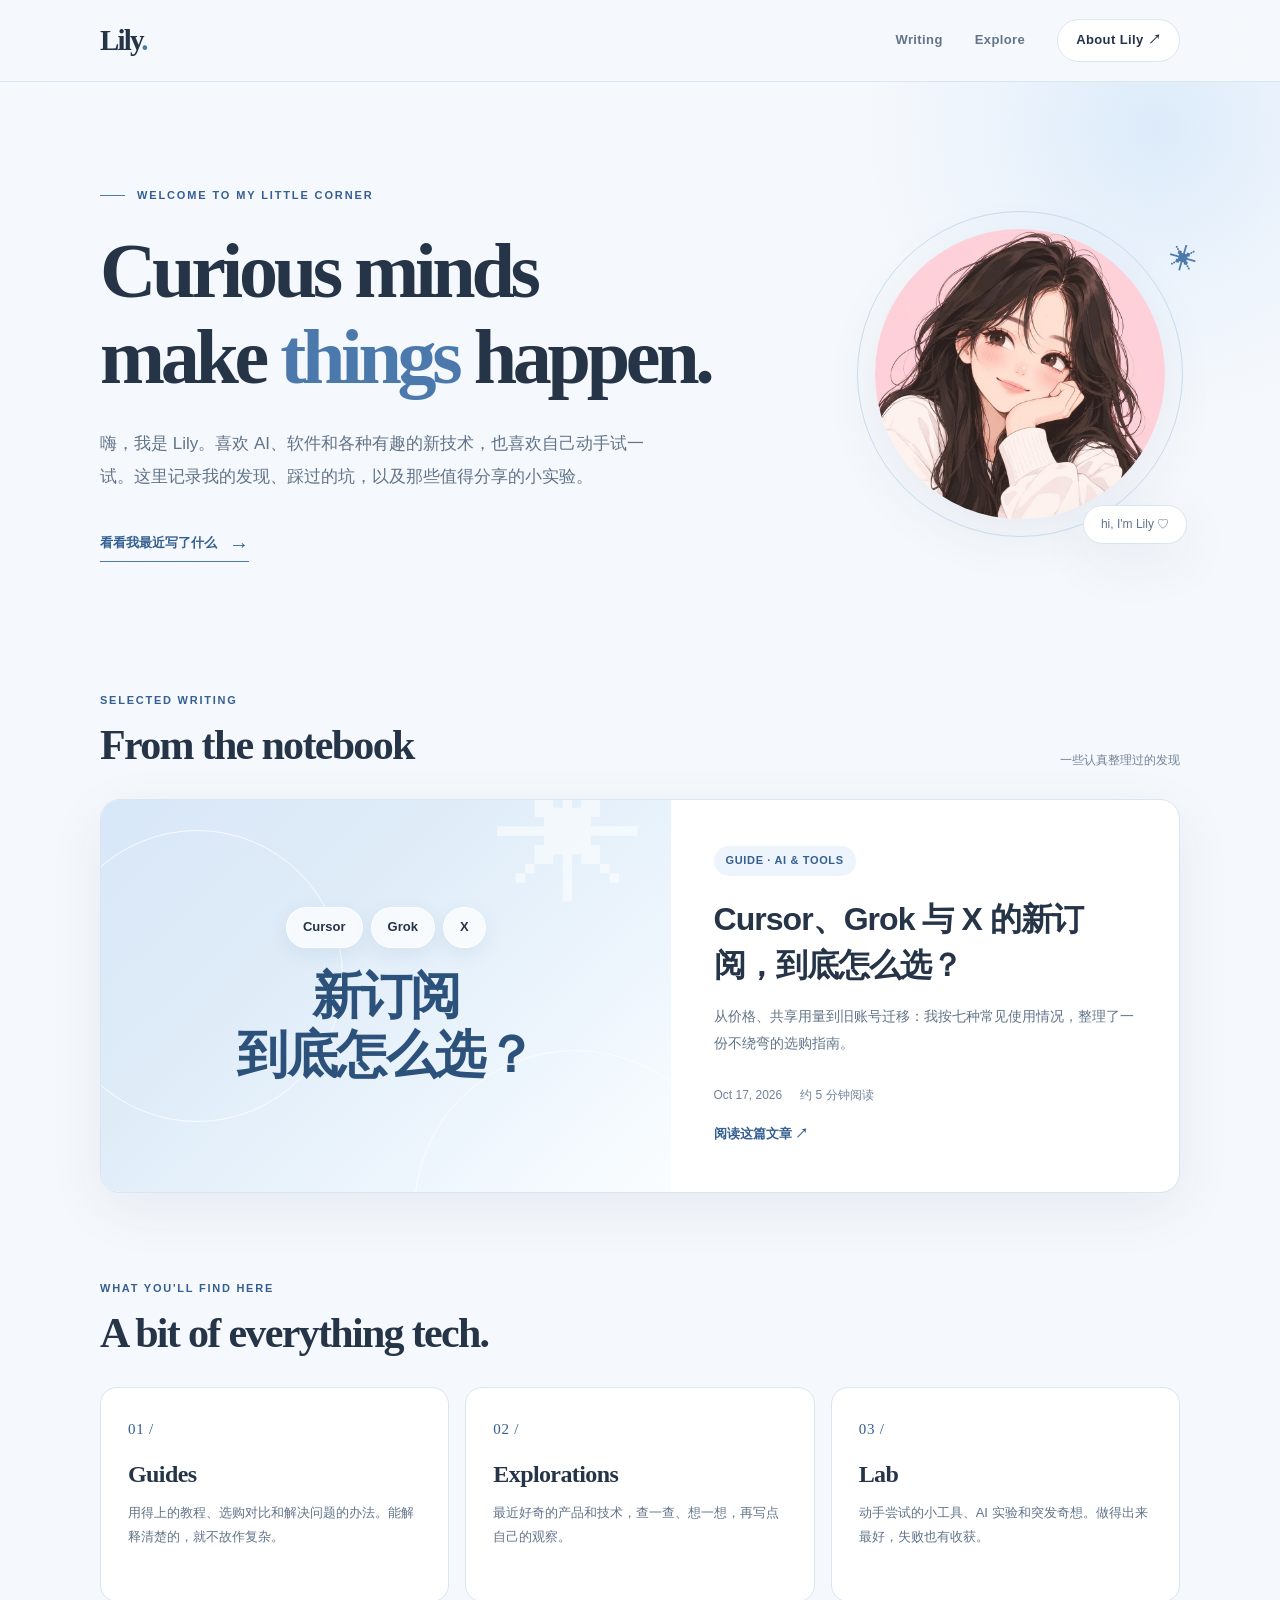
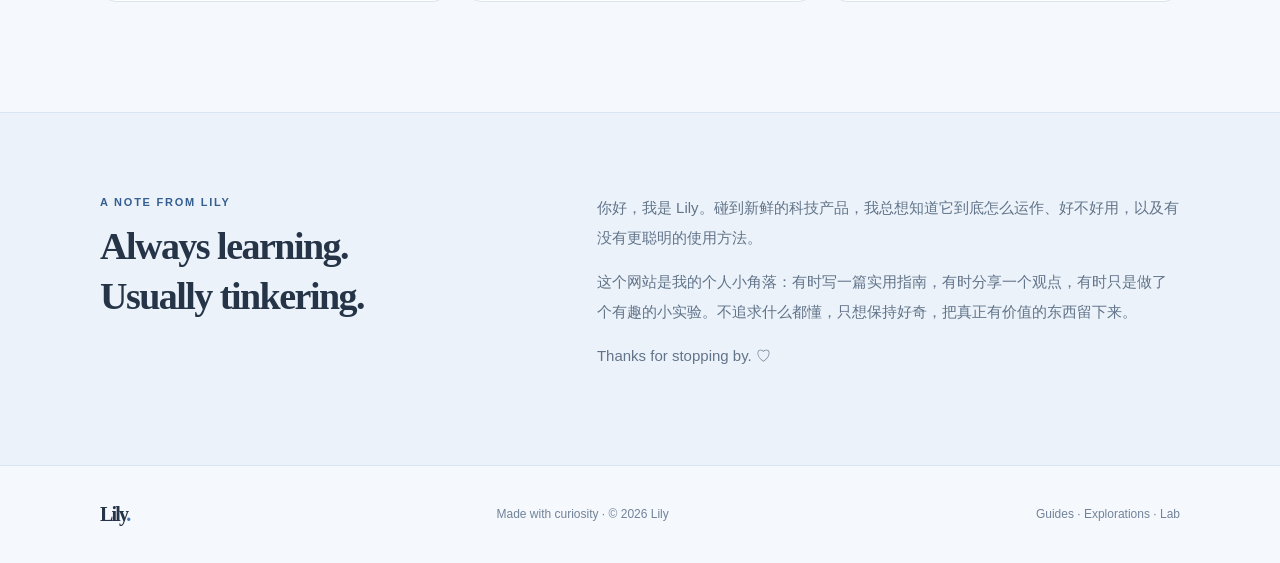
==== index.html @ dc105d89 "Initial launch of Lily website" ====
<!doctype html>
<html lang="zh-CN">
<head>
  <meta charset="utf-8">
  <meta name="viewport" content="width=device-width, initial-scale=1">
  <meta name="theme-color" content="#F5F8FC">
  <meta name="description" content="Lily 的个人科技探索空间。关于 AI、软件和数字工具的实用指南、科技观察与有趣实验。">
  <meta property="og:type" content="website">
  <meta property="og:title" content="Lily — Stay curious. Try things.">
  <meta property="og:description" content="关于 AI、软件和数字工具的指南、观察与小实验。">
  <meta property="og:image" content="https://suereey.com/assets/lily-avatar.webp">
  <meta property="og:url" content="https://suereey.com/">
  <title>Lily · suereey — A little corner of curiosity</title>
  <link rel="icon" href="assets/favicon.svg" type="image/svg+xml">
  <link rel="stylesheet" href="assets/style.css">
</head>
<body>
<header class="site-header">
  <div class="container header-inner">
    <a href="./" class="wordmark" aria-label="Lily 首页">Lily<span class="dot">.</span></a>
    <nav class="nav" aria-label="主导航">
      <a href="#writing">Writing</a>
      <a href="#topics">Explore</a>
      <a href="#about" class="nav-feature">About Lily ↗</a>
    </nav>
  </div>
</header>
<main>
  <section class="hero">
    <div class="container hero-grid">
      <div>
        <div class="eyebrow">Welcome to my little corner</div>
        <h1>Curious minds<br>make <em>things</em> happen.</h1>
        <p class="hero-summary">嗨，我是 Lily。喜欢 AI、软件和各种有趣的新技术，也喜欢自己动手试一试。这里记录我的发现、踩过的坑，以及那些值得分享的小实验。</p>
        <a href="#writing" class="hero-cta">看看我最近写了什么 <span class="arrow" aria-hidden="true">→</span></a>
      </div>
      <div class="avatar-block">
        <img src="assets/lily-avatar.webp" alt="Lily 的插画头像" width="886" height="886" fetchpriority="high">
        <span class="avatar-caption">hi, I'm Lily ♡</span>
      </div>
    </div>
  </section>
  <section class="featured-section" id="writing">
    <div class="container">
      <div class="section-heading">
        <div><div class="section-kicker">Selected writing</div><h2>From the notebook</h2></div>
        <span class="section-note">一些认真整理过的发现</span>
      </div>
      <a href="guides/cursor-grok-x-subscription/" class="featured-card">
        <div class="art-visual" aria-hidden="true">
          <span class="visual-asterisk">✳</span>
          <div class="visual-pills"><span>Cursor</span><span>Grok</span><span>X</span></div>
          <div class="visual-title">新订阅<br>到底怎么选？</div>
        </div>
        <div class="featured-content">
          <span class="tag">Guide · AI & tools</span>
          <h3>Cursor、Grok 与 X 的新订阅，到底怎么选？</h3>
          <p>从价格、共享用量到旧账号迁移：我按七种常见使用情况，整理了一份不绕弯的选购指南。</p>
          <div class="meta"><span>Oct 17, 2026</span><span>约 5 分钟阅读</span></div>
          <span class="read-link">阅读这篇文章 ↗</span>
        </div>
      </a>
    </div>
  </section>
  <section class="three-section" id="topics">
    <div class="container">
      <div class="section-heading"><div><div class="section-kicker">What you'll find here</div><h2>A bit of everything tech.</h2></div></div>
      <div class="topic-grid">
        <div class="topic"><span class="topic-number">01 /</span><h3>Guides</h3><p>用得上的教程、选购对比和解决问题的办法。能解释清楚的，就不故作复杂。</p></div>
        <div class="topic"><span class="topic-number">02 /</span><h3>Explorations</h3><p>最近好奇的产品和技术，查一查、想一想，再写点自己的观察。</p></div>
        <div class="topic"><span class="topic-number">03 /</span><h3>Lab</h3><p>动手尝试的小工具、AI 实验和突发奇想。做得出来最好，失败也有收获。</p></div>
      </div>
    </div>
  </section>
  <section class="about" id="about">
    <div class="container about-grid">
      <div><div class="section-kicker">A note from Lily</div><h2>Always learning.<br>Usually tinkering.</h2></div>
      <div><p>你好，我是 Lily。碰到新鲜的科技产品，我总想知道它到底怎么运作、好不好用，以及有没有更聪明的使用方法。</p><p>这个网站是我的个人小角落：有时写一篇实用指南，有时分享一个观点，有时只是做了个有趣的小实验。不追求什么都懂，只想保持好奇，把真正有价值的东西留下来。</p><p>Thanks for stopping by. ♡</p></div>
    </div>
  </section>
</main>
<footer class="site-footer"><div class="container footer-grid"><a href="./" class="wordmark">Lily<span class="dot">.</span></a><span>Made with curiosity · © 2026 Lily</span><span>Guides · Explorations · Lab</span></div></footer>
</body>
</html>
---- assets/style.css ----
/* Lily / suereey.com — Misty Blue palette (selected 2026-10-17). */
:root {
  --paper: #F5F8FC;
  --paper-muted: #EBF2FA;
  --surface: #FFFFFF;
  --surface-tint: #EDF4FC;
  --ink: #263448;
  --ink-soft: #627489;
  --ink-faint: #71839A;
  --accent: #4C79AB;
  --accent-hover: #355F91;
  --accent-light: #DFECF8;
  --hairline: #D9E5F1;
  --shadow: 0 16px 55px rgba(48, 83, 125, 0.075);
  --max: 1080px;
}
* { box-sizing:border-box }
html { scroll-behavior:smooth; }
body { margin:0; color:var(--ink); background:var(--paper);font-family:ui-sans-serif,-apple-system,BlinkMacSystemFont,"Segoe UI","PingFang SC","Hiragino Sans GB","Microsoft YaHei",sans-serif; font-size:16px; line-height:1.75; -webkit-font-smoothing:antialiased; }
::selection { background:var(--accent-light); color:var(--ink); }
a { color:inherit; text-decoration:none; }
a:focus-visible,button:focus-visible { outline:3px solid var(--accent); outline-offset:4px; }
img { max-width:100%; display:block; }
.container { width:min(calc(100% - 48px),var(--max)); margin-inline:auto; }
.site-header { height:82px; position:sticky; top:0; z-index:20; backdrop-filter:blur(16px);background:color-mix(in srgb,var(--paper) 87%,transparent);border-bottom:1px solid var(--hairline); }
.header-inner { display:flex; height:100%; align-items:center; justify-content:space-between; gap:22px; }
.wordmark { font-family:Georgia,"Times New Roman",serif; font-weight:700; font-size:29px; line-height:1; letter-spacing:-1.8px; }
.wordmark .dot { color:var(--accent); }
.nav { display:flex; align-items:center; gap:32px; font-size:13px; font-weight:650; color:var(--ink-soft); letter-spacing:.03em; }
.nav a:hover,.text-link:hover { color:var(--accent); }
.nav .nav-feature { padding:9px 18px; border:1px solid var(--hairline); border-radius:40px; background:var(--surface);color:var(--ink); }
.nav .nav-feature:hover { border-color:var(--accent-light);background:var(--surface-tint); }
.hero { position:relative; padding:104px 0 84px; overflow:hidden; }
.hero::before { content:""; position:absolute; width:570px;height:570px;right:-160px;top:-240px;border-radius:50%;background:radial-gradient(circle,#DCEBFA 0%,#EDF4FC 42%,transparent 72%);pointer-events:none; }
.hero-grid { position:relative; display:grid;grid-template-columns:minmax(0,1.5fr) minmax(235px,.7fr);align-items:center;gap:76px; }
.eyebrow { display:flex;align-items:center;gap:12px;font-size:11px;letter-spacing:.17em;font-weight:800;color:var(--accent-hover);text-transform:uppercase; }
.eyebrow::before { content:"";display:inline-block;width:25px;height:1px;background:var(--accent); }
h1,h2,h3,p { margin-top:0; }
.hero h1 {font-family:Georgia,"Times New Roman","Songti SC",serif;font-weight:650;font-size:clamp(50px,6.1vw,85px);line-height:1.10;letter-spacing:-.055em;margin:23px 0 27px;max-width:720px;}
.hero h1 em { font-style:normal;color:var(--accent); }
.hero-summary { max-width:545px;color:var(--ink-soft);font-size:17px;line-height:1.95; }
.hero-cta { display:inline-flex;align-items:center;gap:12px;margin-top:22px;padding-bottom:6px;border-bottom:1px solid var(--accent);color:var(--accent-hover);font-size:13px;font-weight:700; }
.hero-cta .arrow { font-size:20px;line-height:1;transition:transform .2s; }
.hero-cta:hover .arrow { transform:translateX(5px); }
.avatar-block { justify-self:center;position:relative; width:min(100%,290px);aspect-ratio:1/1; }
.avatar-block::before {content:"";position:absolute;inset:-18px; border:1px solid #C7DBEE;border-radius:50%; }
.avatar-block::after { content:"✳";position:absolute;right:-32px;top:6px;color:var(--accent);font-size:28px; transform:rotate(16deg); }
.avatar-block img { width:100%;height:100%;object-fit:cover;border-radius:50%; box-shadow:var(--shadow); }
.avatar-caption { position:absolute;right:-22px;bottom:-25px;border:1px solid var(--hairline);border-radius:40px;background:var(--surface);box-shadow:var(--shadow);padding:8px 17px;color:var(--ink-soft);font-size:12px;white-space:nowrap; }
.section-heading { display:flex;justify-content:space-between;align-items:end;gap:16px;margin-bottom:28px; }
.section-kicker {text-transform:uppercase;letter-spacing:.16em;font-size:11px;font-weight:850;color:var(--accent-hover);margin-bottom:9px;}
.section-heading h2 {font-family:Georgia,"Times New Roman","Songti SC",serif;font-size:clamp(29px,3.5vw,42px);letter-spacing:-.04em;margin:0;line-height:1.24;}
.section-note {color:var(--ink-faint);font-size:12px;}
.featured-section { padding:45px 0 86px; }
.featured-card { display:grid;grid-template-columns:1.12fr 1fr;overflow:hidden;background:var(--surface);border:1px solid var(--hairline);border-radius:20px;box-shadow:var(--shadow);transition:transform .2s,box-shadow .2s; }
.featured-card:hover {transform:translateY(-3px);box-shadow:0 22px 65px rgba(48,83,125,.12);}
.art-visual { min-height:355px;position:relative;overflow:hidden;background:linear-gradient(137deg,#D8E7F8 0%,#DFECF8 36%,#EEF6FD 73%,#FAFDFF 100%);display:flex;flex-direction:column;align-items:center;justify-content:center; }
.art-visual::before {content:"";width:290px;height:290px;border:1px solid rgba(255,255,255,.8);border-radius:50%;position:absolute;top:30px;left:-50px;}
.art-visual::after {content:"";width:320px;height:320px;border:1px solid rgba(255,255,255,.7);border-radius:50%;position:absolute;bottom:-180px;right:-65px;}
.visual-pills {position:relative;z-index:1;display:flex;align-items:center;gap:8px;margin-bottom:18px;flex-wrap:wrap;justify-content:center;}
.visual-pills span {font-size:13px;font-weight:750;padding:8px 16px;border-radius:90px;background:rgba(255,255,255,.70);backdrop-filter:blur(12px);border:1px solid rgba(255,255,255,.8);box-shadow:0 6px 20px rgba(55,96,145,.09)}
.visual-title {z-index:1;position:relative;color:#2C517B;font-family:Georgia,"Songti SC",serif;font-size:clamp(37px,4vw,55px);line-height:1.16;text-align:center;font-weight:760;letter-spacing:-.03em;}
.visual-asterisk {position:absolute;font-size:150px;font-family:Georgia,serif;color:rgba(255,255,255,.55);top:-90px;right:24px;}
.featured-content {padding:45px 43px;align-self:center;}
.tag {display:inline-flex;align-items:center;background:var(--surface-tint);border-radius:20px;color:var(--accent-hover);padding:5px 12px;font-size:11px;font-weight:800;letter-spacing:.06em;text-transform:uppercase;}
.featured-content h3 {font-size:clamp(24px,2.5vw,35px);line-height:1.45;letter-spacing:-.03em;margin:20px 0 15px;}
.featured-content p {color:var(--ink-soft);font-size:14px;line-height:1.9;margin-bottom:28px;}
.meta {color:var(--ink-faint);font-size:12px;display:flex;gap:18px;align-items:center;flex-wrap:wrap;}
.read-link {color:var(--accent-hover);font-size:13px;font-weight:800;margin-top:17px;display:inline-block;}
.three-section {padding:0 0 110px;}
.topic-grid {display:grid;grid-template-columns:repeat(3,minmax(0,1fr));gap:16px;}
.topic {padding:27px;border:1px solid var(--hairline);border-radius:17px;background:var(--surface);min-height:215px;}
.topic-number {font-family:Georgia,serif;color:var(--accent-hover);font-size:15px;letter-spacing:.05em;}
.topic h3 {font-family:Georgia,"Songti SC",serif;font-size:24px;line-height:1.2;letter-spacing:-.025em;margin:17px 0 12px;}
.topic p {color:var(--ink-soft);font-size:13px;line-height:1.9;margin:0;}
.about {background:var(--paper-muted);border-top:1px solid var(--hairline);border-bottom:1px solid var(--hairline);padding:80px 0;}
.about-grid {display:grid;grid-template-columns:1fr 1.35fr;gap:65px;align-items:start;}
.about h2 {font-family:Georgia,"Songti SC",serif;font-size:38px;line-height:1.3;letter-spacing:-.04em;margin:10px 0 0;}
.about p {color:var(--ink-soft);font-size:15px;line-height:2;margin-bottom:14px;}
.site-footer {padding:38px 0;}
.footer-grid {display:flex;justify-content:space-between;align-items:center;gap:20px;color:var(--ink-faint);font-size:12px;}
.footer-grid .wordmark {font-size:20px;color:var(--ink);}
/* article */
.article {padding:70px 0 110px;}
.article-layout {max-width:780px;margin:auto;}
.back {font-size:13px;color:var(--accent-hover);font-weight:650;display:inline-flex;align-items:center;gap:8px;}
.article-head {margin:44px 0 40px;}
.article-head h1 {font-family:Georgia,"Songti SC",serif;letter-spacing:-.042em;line-height:1.3;font-size:clamp(33px,5.1vw,57px);margin:22px 0;}
.article-dek {color:var(--ink-soft);font-size:18px;line-height:1.9;}
.article-cover {border-radius:18px;overflow:hidden;min-height:280px;}
.article-cover .art-visual {min-height:300px;}
.article-body {max-width:710px;margin:56px auto 0;color:#34465D;}
.article-body h2 {font-family:Georgia,"Songti SC",serif;font-size:27px;line-height:1.4;letter-spacing:-.035em;margin:50px 0 16px;}
.article-body h3 {font-size:19px;margin:32px 0 11px;}
.article-body p,.article-body li {font-size:15px;line-height:2.05;}
.article-body p {margin-bottom:20px;}
.article-body ul {padding-left:24px;}
.article-body li {padding-left:3px;margin-bottom:10px;}
.article-body a {text-decoration:underline;text-decoration-color:var(--accent);text-underline-offset:4px;color:var(--accent-hover);}
.article-body strong {color:var(--ink);}
.note {margin:25px 0;padding:18px 22px;background:var(--paper-muted);border-radius:12px;border-left:3px solid var(--accent);color:var(--ink-soft);font-size:14px;}
.price-wrap {overflow-x:auto;border:1px solid var(--hairline);border-radius:13px;margin:27px 0;}
.price-table {width:100%;border-collapse:collapse;font-size:14px;white-space:nowrap;}
.price-table th,.price-table td {padding:15px 18px;text-align:left;border-bottom:1px solid var(--hairline);}
.price-table th {background:var(--paper-muted);font-size:12px;color:var(--ink-soft);}
.price-table tr:last-child td {border-bottom:0;}
.case-list {counter-reset:case;list-style:none!important;padding:0!important;}
.case-list li {position:relative;padding:0 0 19px 45px!important;border-bottom:1px solid var(--hairline);margin-bottom:21px!important;}
.case-list li::before {counter-increment:case;content:counter(case,decimal-leading-zero);position:absolute;top:0;left:0;color:var(--accent-hover);font-family:Georgia,serif;font-size:17px;}
.case-list strong {display:block;font-size:16px;}
.article-bottom {margin-top:65px;border-top:1px solid var(--hairline);padding-top:30px;display:flex;align-items:center;gap:14px;}
.article-bottom img {width:51px;height:51px;border-radius:50%;}
.article-bottom div {font-size:13px;color:var(--ink-soft);}
.article-bottom strong {display:block;color:var(--ink);}
@media(max-width:800px){.hero{padding:76px 0 65px}.hero-grid{gap:38px;grid-template-columns:1.4fr .8fr}.hero h1{font-size:55px}.featured-card{grid-template-columns:1fr}.featured-content{padding:34px}.art-visual{min-height:280px}.topic{padding:21px}.topic-grid{gap:10px}.about-grid{gap:30px}}
@media(max-width:600px){.container{width:min(calc(100% - 38px),var(--max))}.site-header{height:69px}.wordmark{font-size:25px}.nav{gap:14px;font-size:12px}.nav .nav-feature{padding:5px 11px}.nav a[href="#topics"]{display:none}.hero{padding:50px 0 70px}.hero-grid{display:flex;flex-direction:column-reverse;align-items:start;gap:40px}.avatar-block{width:155px;margin:18px 0 0 18px}.avatar-block::before{inset:-10px}.avatar-block::after{right:-21px;top:-25px;font-size:22px}.avatar-caption{right:-45px;bottom:-11px;padding:5px 11px;font-size:10px}.hero h1{font-size:clamp(48px,12vw,68px);margin:17px 0 20px}.hero-summary{font-size:15px}.featured-section{padding:10px 0 75px}.featured-content{padding:28px}.featured-content h3{font-size:24px}.section-heading h2{font-size:32px}.visual-title{font-size:40px}.three-section{padding-bottom:75px}.topic-grid{grid-template-columns:1fr}.topic{min-height:unset;padding:24px}.topic h3{margin:8px 0}.about{padding:60px 0}.about-grid{grid-template-columns:1fr;gap:18px}.about h2{font-size:32px}.footer-grid{flex-wrap:wrap}.article{padding:36px 0 70px}.article-head{margin:35px 0 26px}.article-head h1{font-size:35px}.article-dek{font-size:16px}.article-cover .art-visual{min-height:245px}.article-body{margin:35px auto 0}.article-body h2{font-size:24px}.price-table th,.price-table td{padding:12px 13px}.article-body p,.article-body li{font-size:14px}}
@media(prefers-reduced-motion:reduce){html{scroll-behavior:auto}*,*::before,*::after{transition:none!important}}
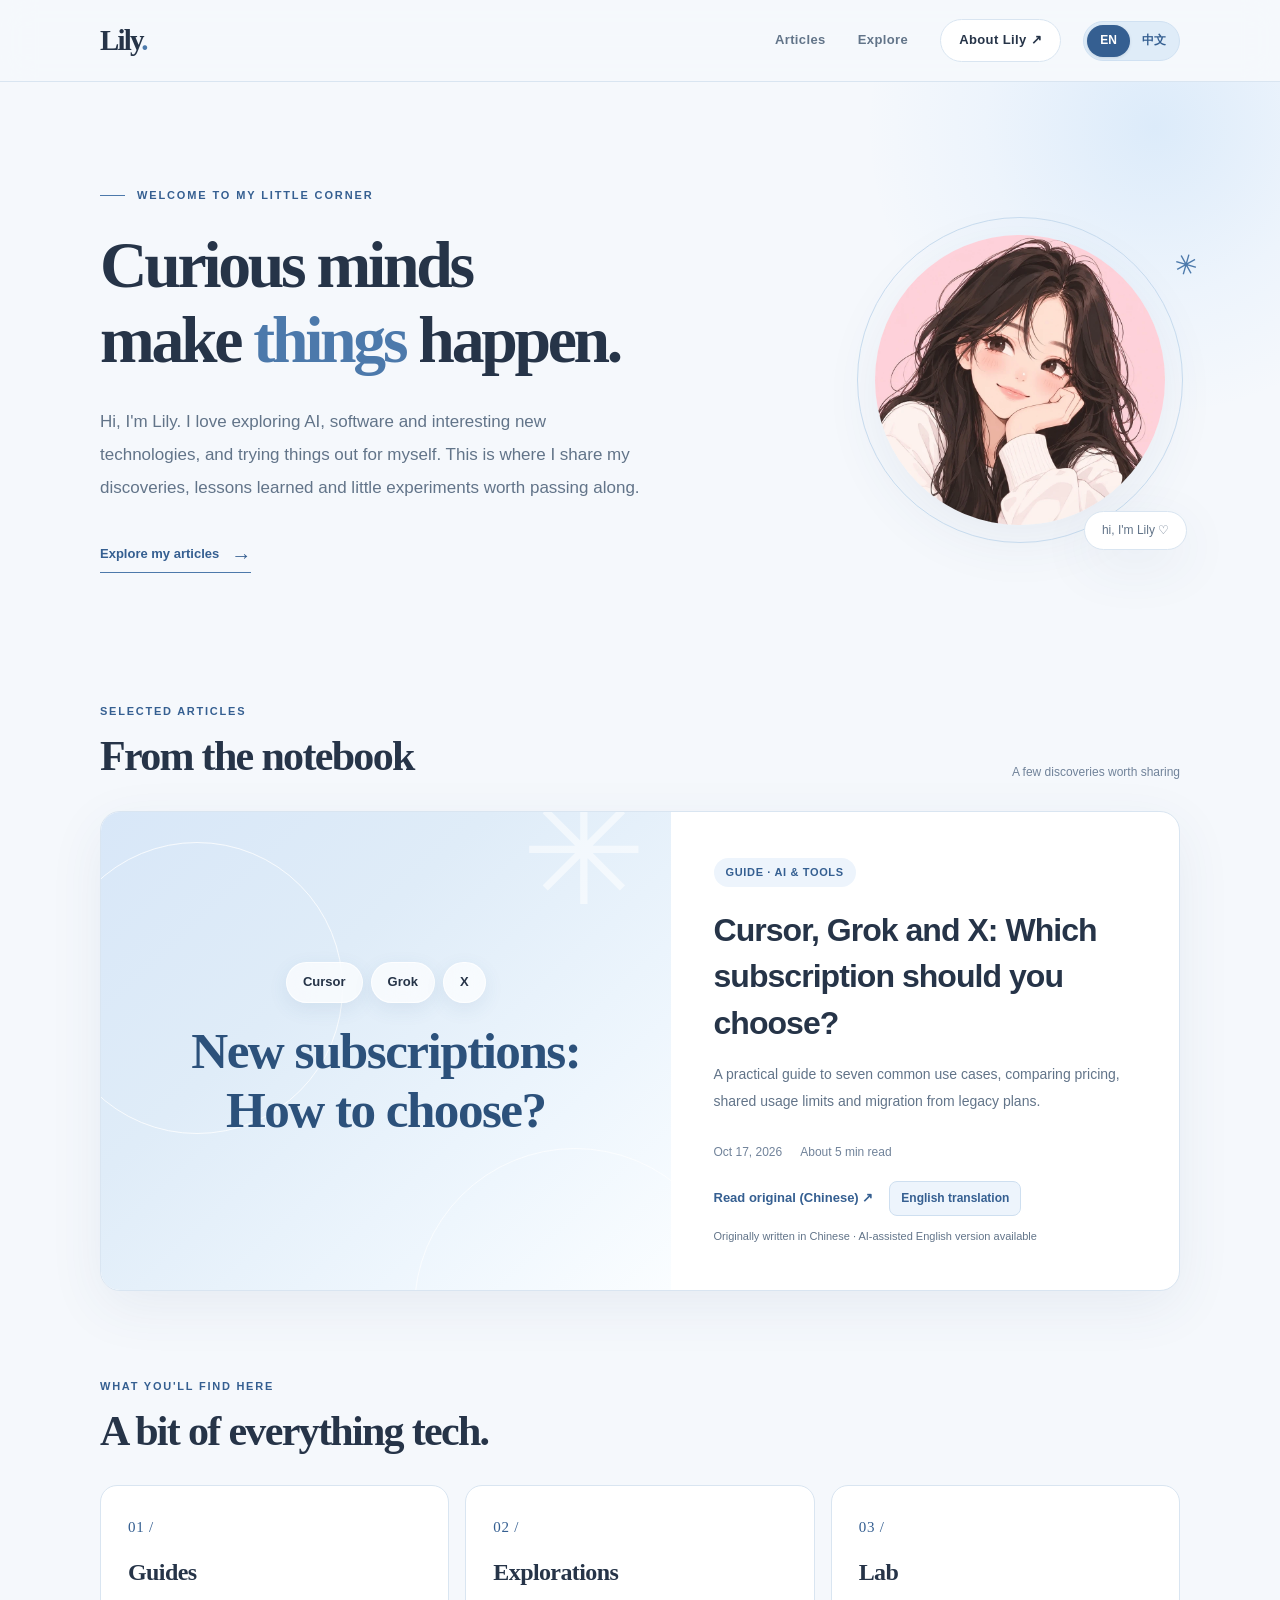
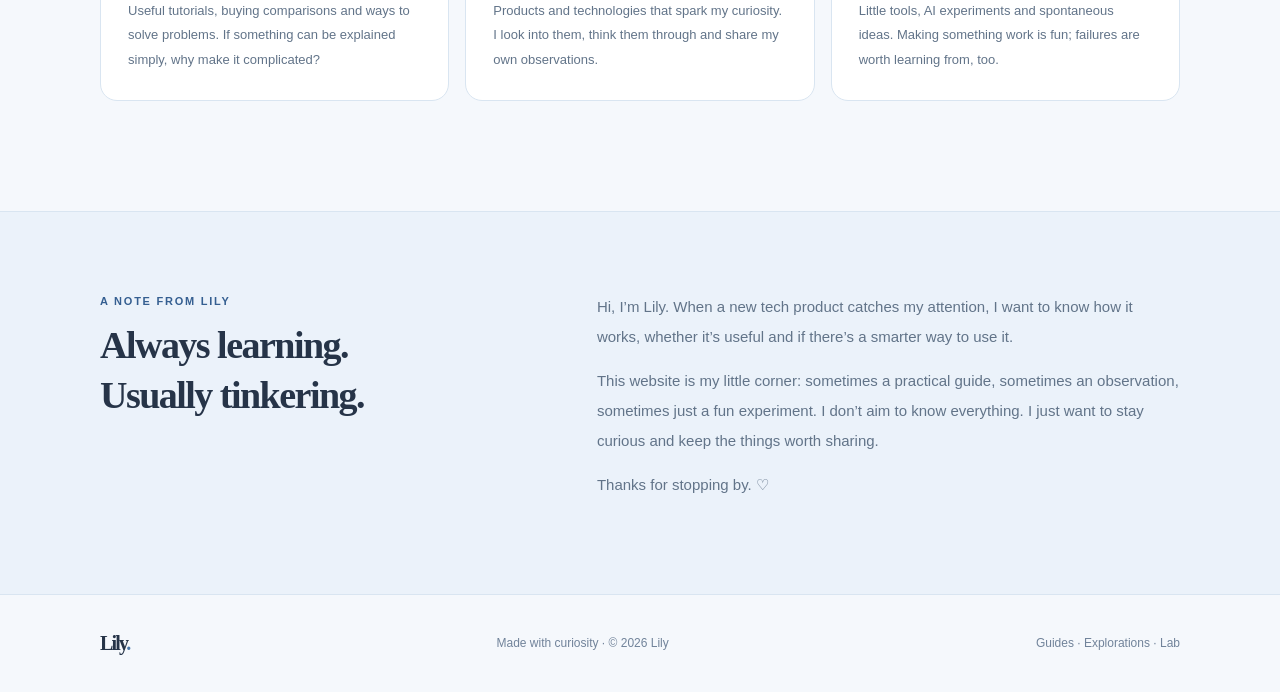
==== commit 68547521: "Release v1.1.2: refine English hero typography" ====
--- a/index.html
+++ b/index.html
@@ -1,84 +1,87 @@
 <!doctype html>
-<html lang="zh-CN">
+<html lang="en" data-site-page="home" data-content-language="en">
 <head>
   <meta charset="utf-8">
   <meta name="viewport" content="width=device-width, initial-scale=1">
   <meta name="theme-color" content="#F5F8FC">
-  <meta name="description" content="Lily 的个人科技探索空间。关于 AI、软件和数字工具的实用指南、科技观察与有趣实验。">
+  <meta name="description" content="Lily’s personal space for exploring AI, software and digital tools through practical guides, observations and experiments.">
   <meta property="og:type" content="website">
-  <meta property="og:title" content="Lily — Stay curious. Try things.">
-  <meta property="og:description" content="关于 AI、软件和数字工具的指南、观察与小实验。">
-  <meta property="og:image" content="https://suereey.com/assets/lily-avatar.webp">
-  <meta property="og:url" content="https://suereey.com/">
+  <meta property="og:title" content="Lily · suereey — A little corner of curiosity">
+  <meta property="og:description" content="Lily’s personal space for exploring AI, software and digital tools through practical guides, observations and experiments.">
+  <meta property="og:image" content="https://suereey.github.io/assets/lily-avatar.webp">
+  <meta property="og:url" content="https://suereey.github.io/">
+  <meta property="og:locale" content="en_US">
+  <meta property="og:locale:alternate" content="zh_CN">
+  <link rel="canonical" href="https://suereey.github.io/">
+  <link rel="alternate" hreflang="en" href="https://suereey.github.io/">
+  <link rel="alternate" hreflang="zh-Hans" href="https://suereey.github.io/zh/">
+  <link rel="alternate" hreflang="x-default" href="https://suereey.github.io/">
   <title>Lily · suereey — A little corner of curiosity</title>
-  <link rel="icon" href="assets/favicon.svg" type="image/svg+xml">
-  <link rel="stylesheet" href="assets/style.css">
+  <script src="/assets/site.js"></script>
+  <link rel="icon" href="/assets/favicon.svg" type="image/svg+xml">
+  <link rel="stylesheet" href="/assets/style.css">
 </head>
 <body>
-<header class="site-header">
+<header class="site-header" data-ui-region lang="en">
   <div class="container header-inner">
-    <a href="./" class="wordmark" aria-label="Lily 首页">Lily<span class="dot">.</span></a>
-    <nav class="nav" aria-label="主导航">
-      <a href="#writing">Writing</a>
-      <a href="#topics">Explore</a>
-      <a href="#about" class="nav-feature">About Lily ↗</a>
+    <a href="/" data-home-link="" class="wordmark" aria-label="Lily">Lily<span class="dot">.</span></a>
+    <nav class="nav" aria-label="Main navigation" data-main-nav>
+      <a href="/#articles" data-home-link="#articles" data-ui-en="Articles" data-ui-zh="文章">Articles</a>
+      <a href="/#topics" data-home-link="#topics" data-ui-en="Explore" data-ui-zh="探索">Explore</a>
+      <a href="/#about" data-home-link="#about" data-ui-en="About Lily ↗" data-ui-zh="关于 Lily ↗" class="nav-feature">About Lily ↗</a>
+    </nav>
+    <nav class="language-switch" aria-label="Website language / 网站语言" data-language-switch>
+      <a href="/" lang="en" hreflang="en" data-ui-choice="en" aria-label="English website" aria-current="true">EN</a>
+      <a href="/zh/" lang="zh-CN" hreflang="zh-Hans" data-ui-choice="zh" aria-label="中文网站">中文</a>
     </nav>
   </div>
 </header>
 <main>
   <section class="hero">
     <div class="container hero-grid">
-      <div>
+      <div class="hero-copy">
         <div class="eyebrow">Welcome to my little corner</div>
-        <h1>Curious minds<br>make <em>things</em> happen.</h1>
-        <p class="hero-summary">嗨，我是 Lily。喜欢 AI、软件和各种有趣的新技术，也喜欢自己动手试一试。这里记录我的发现、踩过的坑，以及那些值得分享的小实验。</p>
-        <a href="#writing" class="hero-cta">看看我最近写了什么 <span class="arrow" aria-hidden="true">→</span></a>
+        <h1 class="hero-title-en"><span class="hero-title-line">Curious minds</span><span class="hero-title-line">make <em>things</em> happen.</span></h1>
+        <p class="hero-summary">Hi, I'm Lily. I love exploring AI, software and interesting new technologies, and trying things out for myself. This is where I share my discoveries, lessons learned and little experiments worth passing along.</p>
+        <a href="#articles" class="hero-cta">Explore my articles <span class="arrow" aria-hidden="true">→</span></a>
       </div>
-      <div class="avatar-block">
-        <img src="assets/lily-avatar.webp" alt="Lily 的插画头像" width="886" height="886" fetchpriority="high">
-        <span class="avatar-caption">hi, I'm Lily ♡</span>
-      </div>
+      <div class="avatar-block"><img src="/assets/lily-avatar.webp" alt="Illustrated avatar of Lily" width="886" height="886" fetchpriority="high"><span class="avatar-caption">hi, I'm Lily ♡</span></div>
     </div>
   </section>
-  <section class="featured-section" id="writing">
+  <div id="writing" class="legacy-anchor" aria-hidden="true"></div>
+  <section class="featured-section" id="articles">
     <div class="container">
-      <div class="section-heading">
-        <div><div class="section-kicker">Selected writing</div><h2>From the notebook</h2></div>
-        <span class="section-note">一些认真整理过的发现</span>
+      <div class="section-heading"><div><div class="section-kicker">Selected articles</div><h2>From the notebook</h2></div><span class="section-note">A few discoveries worth sharing</span></div>
+      <div class="featured-card bilingual-card">
+        <a class="featured-art" href="/guides/cursor-grok-x-subscription/" aria-label="Read original Chinese article"><div class="art-visual" aria-hidden="true"><span class="visual-asterisk">✳</span><div class="visual-pills"><span>Cursor</span><span>Grok</span><span>X</span></div><div class="visual-title">New subscriptions:<br>How to choose?</div></div></a>
+        <div class="featured-content">
+          <span class="tag">Guide · AI &amp; tools</span>
+          <h3><a href="/guides/cursor-grok-x-subscription/">Cursor, Grok and X: Which subscription should you choose?</a></h3>
+          <p>A practical guide to seven common use cases, comparing pricing, shared usage limits and migration from legacy plans.</p>
+          <div class="meta"><time datetime="2026-10-17">Oct 17, 2026</time><span>About 5 min read</span></div>
+          <div class="article-options"><a class="read-link" href="/guides/cursor-grok-x-subscription/">Read original (Chinese) ↗</a><a class="secondary-read" href="/guides/cursor-grok-x-subscription/en/" lang="en">English translation</a></div>
+          <p class="original-language">Originally written in Chinese · AI-assisted English version available</p>
+        </div>
       </div>
-      <a href="guides/cursor-grok-x-subscription/" class="featured-card">
-        <div class="art-visual" aria-hidden="true">
-          <span class="visual-asterisk">✳</span>
-          <div class="visual-pills"><span>Cursor</span><span>Grok</span><span>X</span></div>
-          <div class="visual-title">新订阅<br>到底怎么选？</div>
-        </div>
-        <div class="featured-content">
-          <span class="tag">Guide · AI & tools</span>
-          <h3>Cursor、Grok 与 X 的新订阅，到底怎么选？</h3>
-          <p>从价格、共享用量到旧账号迁移：我按七种常见使用情况，整理了一份不绕弯的选购指南。</p>
-          <div class="meta"><span>Oct 17, 2026</span><span>约 5 分钟阅读</span></div>
-          <span class="read-link">阅读这篇文章 ↗</span>
-        </div>
-      </a>
     </div>
   </section>
   <section class="three-section" id="topics">
     <div class="container">
       <div class="section-heading"><div><div class="section-kicker">What you'll find here</div><h2>A bit of everything tech.</h2></div></div>
       <div class="topic-grid">
-        <div class="topic"><span class="topic-number">01 /</span><h3>Guides</h3><p>用得上的教程、选购对比和解决问题的办法。能解释清楚的，就不故作复杂。</p></div>
-        <div class="topic"><span class="topic-number">02 /</span><h3>Explorations</h3><p>最近好奇的产品和技术，查一查、想一想，再写点自己的观察。</p></div>
-        <div class="topic"><span class="topic-number">03 /</span><h3>Lab</h3><p>动手尝试的小工具、AI 实验和突发奇想。做得出来最好，失败也有收获。</p></div>
+        <div class="topic"><span class="topic-number">01 /</span><h3>Guides</h3><p>Useful tutorials, buying comparisons and ways to solve problems. If something can be explained simply, why make it complicated?</p></div>
+        <div class="topic"><span class="topic-number">02 /</span><h3>Explorations</h3><p>Products and technologies that spark my curiosity. I look into them, think them through and share my own observations.</p></div>
+        <div class="topic"><span class="topic-number">03 /</span><h3>Lab</h3><p>Little tools, AI experiments and spontaneous ideas. Making something work is fun; failures are worth learning from, too.</p></div>
       </div>
     </div>
   </section>
   <section class="about" id="about">
     <div class="container about-grid">
       <div><div class="section-kicker">A note from Lily</div><h2>Always learning.<br>Usually tinkering.</h2></div>
-      <div><p>你好，我是 Lily。碰到新鲜的科技产品，我总想知道它到底怎么运作、好不好用，以及有没有更聪明的使用方法。</p><p>这个网站是我的个人小角落：有时写一篇实用指南，有时分享一个观点，有时只是做了个有趣的小实验。不追求什么都懂，只想保持好奇，把真正有价值的东西留下来。</p><p>Thanks for stopping by. ♡</p></div>
+      <div><p>Hi, I’m Lily. When a new tech product catches my attention, I want to know how it works, whether it’s useful and if there’s a smarter way to use it.</p><p>This website is my little corner: sometimes a practical guide, sometimes an observation, sometimes just a fun experiment. I don’t aim to know everything. I just want to stay curious and keep the things worth sharing.</p><p>Thanks for stopping by. ♡</p></div>
     </div>
   </section>
 </main>
-<footer class="site-footer"><div class="container footer-grid"><a href="./" class="wordmark">Lily<span class="dot">.</span></a><span>Made with curiosity · © 2026 Lily</span><span>Guides · Explorations · Lab</span></div></footer>
+<footer class="site-footer" data-ui-region lang="en"><div class="container footer-grid"><a href="/" data-home-link="" class="wordmark">Lily<span class="dot">.</span></a><span data-ui-en="Made with curiosity · © 2026 Lily" data-ui-zh="保持好奇 · © 2026 Lily">Made with curiosity · © 2026 Lily</span><span data-ui-en="Guides · Explorations · Lab" data-ui-zh="实用指南 · 科技探索 · 小实验">Guides · Explorations · Lab</span></div></footer>
 </body>
 </html>
--- a/assets/style.css
+++ b/assets/style.css
@@ -115,3 +115,60 @@
 @media(max-width:800px){.hero{padding:76px 0 65px}.hero-grid{gap:38px;grid-template-columns:1.4fr .8fr}.hero h1{font-size:55px}.featured-card{grid-template-columns:1fr}.featured-content{padding:34px}.art-visual{min-height:280px}.topic{padding:21px}.topic-grid{gap:10px}.about-grid{gap:30px}}
 @media(max-width:600px){.container{width:min(calc(100% - 38px),var(--max))}.site-header{height:69px}.wordmark{font-size:25px}.nav{gap:14px;font-size:12px}.nav .nav-feature{padding:5px 11px}.nav a[href="#topics"]{display:none}.hero{padding:50px 0 70px}.hero-grid{display:flex;flex-direction:column-reverse;align-items:start;gap:40px}.avatar-block{width:155px;margin:18px 0 0 18px}.avatar-block::before{inset:-10px}.avatar-block::after{right:-21px;top:-25px;font-size:22px}.avatar-caption{right:-45px;bottom:-11px;padding:5px 11px;font-size:10px}.hero h1{font-size:clamp(48px,12vw,68px);margin:17px 0 20px}.hero-summary{font-size:15px}.featured-section{padding:10px 0 75px}.featured-content{padding:28px}.featured-content h3{font-size:24px}.section-heading h2{font-size:32px}.visual-title{font-size:40px}.three-section{padding-bottom:75px}.topic-grid{grid-template-columns:1fr}.topic{min-height:unset;padding:24px}.topic h3{margin:8px 0}.about{padding:60px 0}.about-grid{grid-template-columns:1fr;gap:18px}.about h2{font-size:32px}.footer-grid{flex-wrap:wrap}.article{padding:36px 0 70px}.article-head{margin:35px 0 26px}.article-head h1{font-size:35px}.article-dek{font-size:16px}.article-cover .art-visual{min-height:245px}.article-body{margin:35px auto 0}.article-body h2{font-size:24px}.price-table th,.price-table td{padding:12px 13px}.article-body p,.article-body li{font-size:14px}}
 @media(prefers-reduced-motion:reduce){html{scroll-behavior:auto}*,*::before,*::after{transition:none!important}}
+
+/* v1.1 — bilingual website chrome and explicit article translations. */
+.header-inner {gap:22px;}
+.header-inner > .nav {margin-left:auto;}
+.language-switch {display:inline-flex;flex-shrink:0;align-items:center;gap:2px;padding:3px;background:var(--accent-light);border:1px solid #D0E1F2;border-radius:999px;}
+.language-switch a {min-width:43px;padding:5px 10px;min-height:32px;display:inline-flex;align-items:center;justify-content:center;border-radius:999px;font-size:12px;font-weight:750;line-height:1.4;white-space:nowrap;color:var(--accent-hover);transition:background .15s,color .15s;}
+.language-switch a[aria-current="true"] {background:var(--accent-hover);color:white;box-shadow:0 1px 3px #203D5C24;}
+.language-switch a:not([aria-current]):hover {background:#F5F8FC;}
+.language-switch a:focus-visible {outline-offset:2px;}
+#articles,#writing,#topics,#about {scroll-margin-top:105px;}
+html[lang="zh-CN"] .hero h1, html[lang="zh-CN"] .section-heading h2, html[lang="zh-CN"] .about h2, html[lang="zh-CN"] .article-head h1 {letter-spacing:-.02em;}
+html[data-site-page="home"][lang="zh-CN"] .hero h1 {font-size:clamp(46px,5.7vw,79px);line-height:1.3;}
+.featured-art {display:block;min-width:0;}
+.featured-art .art-visual {height:100%;}
+.bilingual-card:hover {transform:none;box-shadow:var(--shadow);}
+.bilingual-card .featured-content h3 a:hover {color:var(--accent-hover);}
+.article-options {display:flex;flex-wrap:wrap;align-items:center;gap:9px 16px;margin-top:18px;}
+.article-options .read-link {margin:0;}
+.secondary-read {display:inline-block;font-size:12px;font-weight:700;color:var(--accent-hover);border:1px solid #CEDFF0;background:var(--surface-tint);border-radius:8px;padding:6px 11px;}
+.secondary-read:hover,.translation-link:hover {background:var(--accent-light);}
+.featured-content p.original-language {font-size:11px;line-height:1.5;margin:12px 0 0;color:var(--ink-soft);}
+.translation-panel {margin:-10px 0 27px;padding:16px 19px;border:1px solid var(--hairline);background:var(--surface);border-radius:13px;}
+.translation-top {display:flex;flex-wrap:wrap;align-items:center;justify-content:space-between;gap:10px 14px;}
+.translation-status {display:flex;align-items:center;gap:9px;min-width:0;font-size:13px;color:var(--ink);}
+.translation-icon {display:inline-flex;align-items:center;justify-content:center;font-size:19px;line-height:1;border-radius:8px;background:var(--accent-light);color:var(--accent-hover);width:30px;height:30px;flex-shrink:0;}
+.translation-link {display:inline-flex;align-items:center;gap:6px;padding:7px 13px;border:1px solid #CEDFF0;border-radius:8px;color:var(--accent-hover);background:var(--surface-tint);font-size:13px;font-weight:750;}
+.translation-panel p {font-size:12px;color:var(--ink-soft);margin:9px 0 0;line-height:1.65;}
+@media(max-width:800px){.header-inner{gap:14px}.header-inner>.nav{gap:18px}.nav .nav-feature{padding:7px 12px}}
+@media(max-width:600px){
+  .site-header{height:auto;min-height:88px}
+  .header-inner{display:grid;grid-template-columns:1fr auto;gap:8px 10px;padding-block:10px;}
+  .header-inner>.wordmark{grid-column:1;grid-row:1;}
+  .header-inner>.language-switch{grid-column:2;grid-row:1;justify-self:end;}
+  .header-inner>.nav{grid-column:1/-1;grid-row:2;margin:0;gap:22px;justify-content:flex-start;}
+  .header-inner>.nav a{display:inline-flex!important;align-items:center;min-height:26px;white-space:nowrap;}
+  .header-inner>.nav .nav-feature{padding:2px 9px;}
+  .language-switch a{min-height:36px;min-width:45px;}
+  .featured-art .art-visual{height:auto;}
+  .featured-content h3{overflow-wrap:anywhere;}
+  .visual-title{font-size:clamp(31px,8vw,40px);padding-inline:14px;}
+  .translation-panel{margin:-8px 0 22px;padding:13px 14px;}
+  .translation-link{padding:8px 10px;}
+  #articles,#writing,#topics,#about{scroll-margin-top:120px;}
+}
+
+/* v1.1.1 — keep existing #writing links working without a visible element. */
+.legacy-anchor {display:block;height:0;overflow:hidden;}
+
+/* v1.1.2 — fit the English homepage headline in exactly two lines. */
+html[data-site-page="home"][lang="en"] .hero-copy {width:100%;min-width:0;container-type:inline-size;}
+html[data-site-page="home"][lang="en"] .hero h1.hero-title-en {font-size:min(68px,5.1vw);line-height:1.14;letter-spacing:-.05em;}
+.hero-title-en .hero-title-line {display:block;white-space:nowrap;}
+@media(max-width:800px){html[data-site-page="home"][lang="en"] .hero h1.hero-title-en {font-size:5.4vw;}}
+@media(max-width:600px){html[data-site-page="home"][lang="en"] .hero h1.hero-title-en {font-size:min(58px,8.4vw);}}
+@supports (font-size:1cqi) {
+  html[data-site-page="home"][lang="en"] .hero h1.hero-title-en {font-size:min(68px,9.6cqi);}
+}
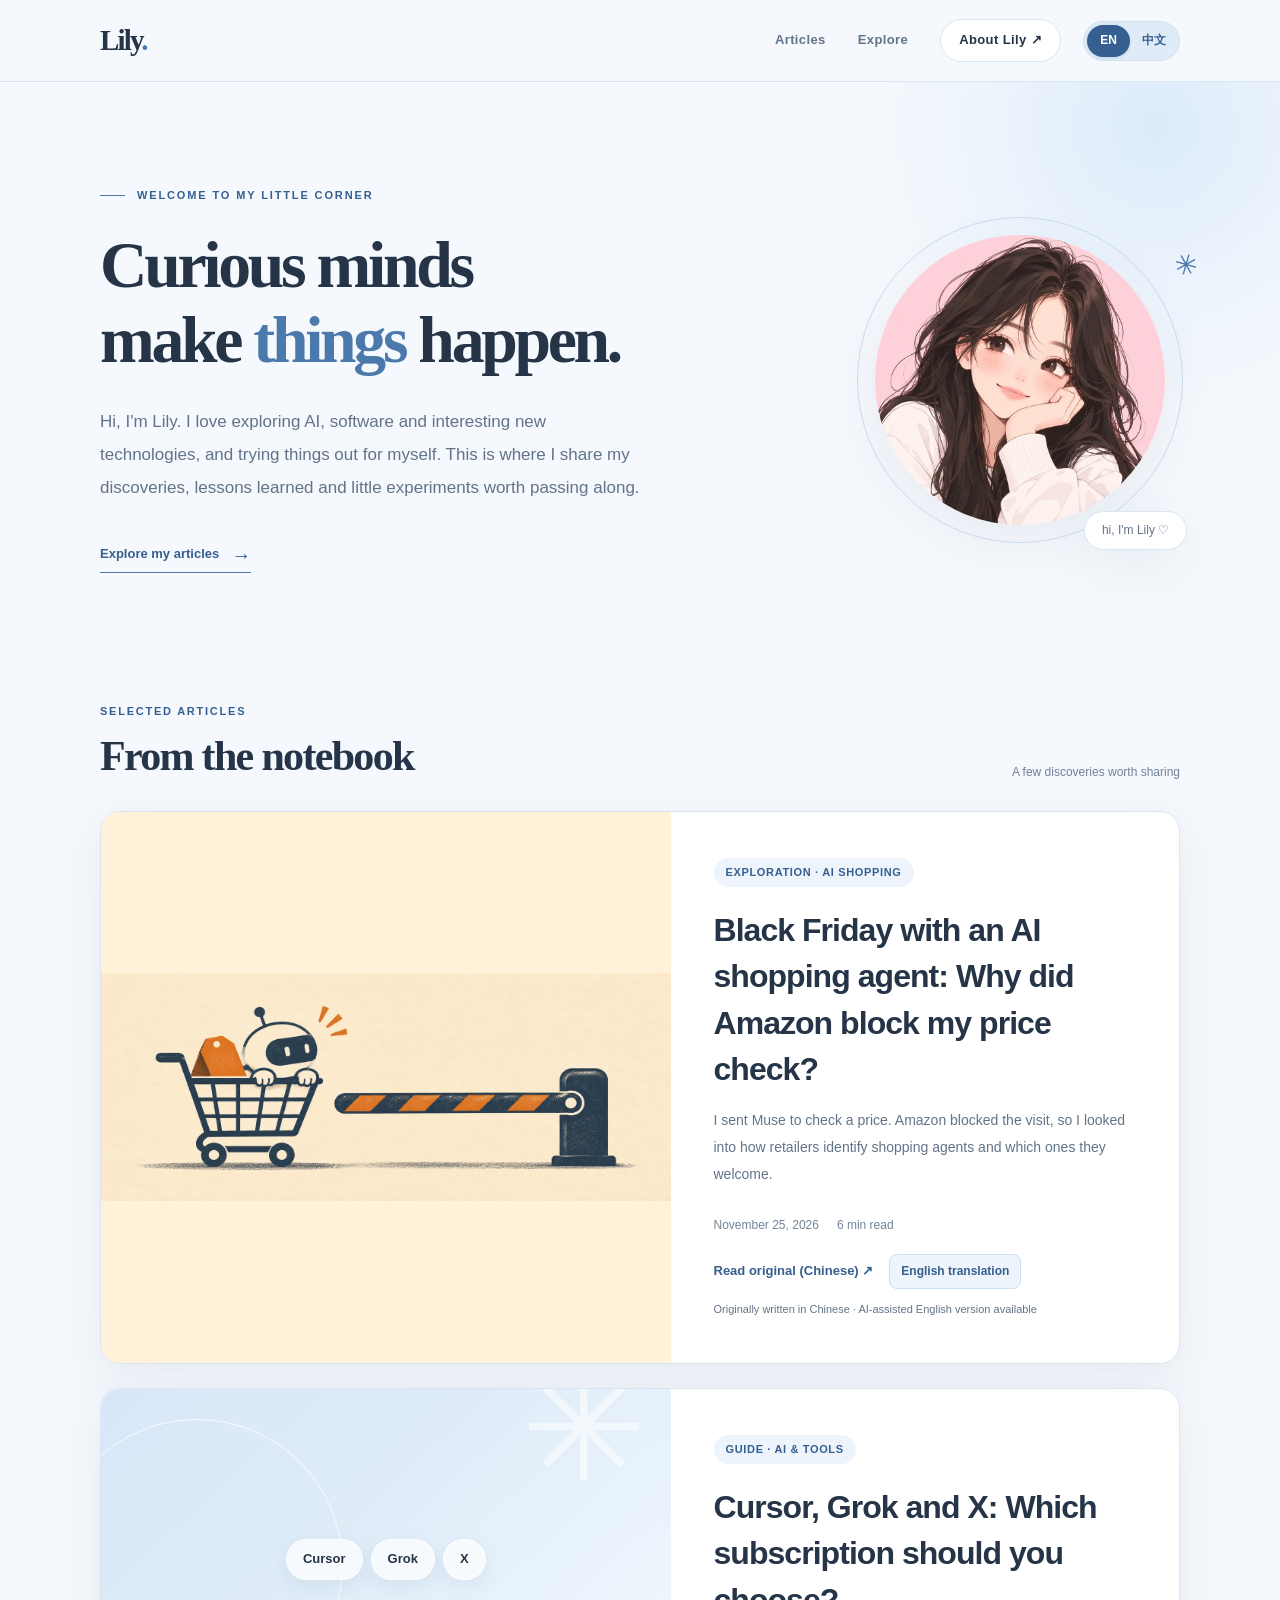
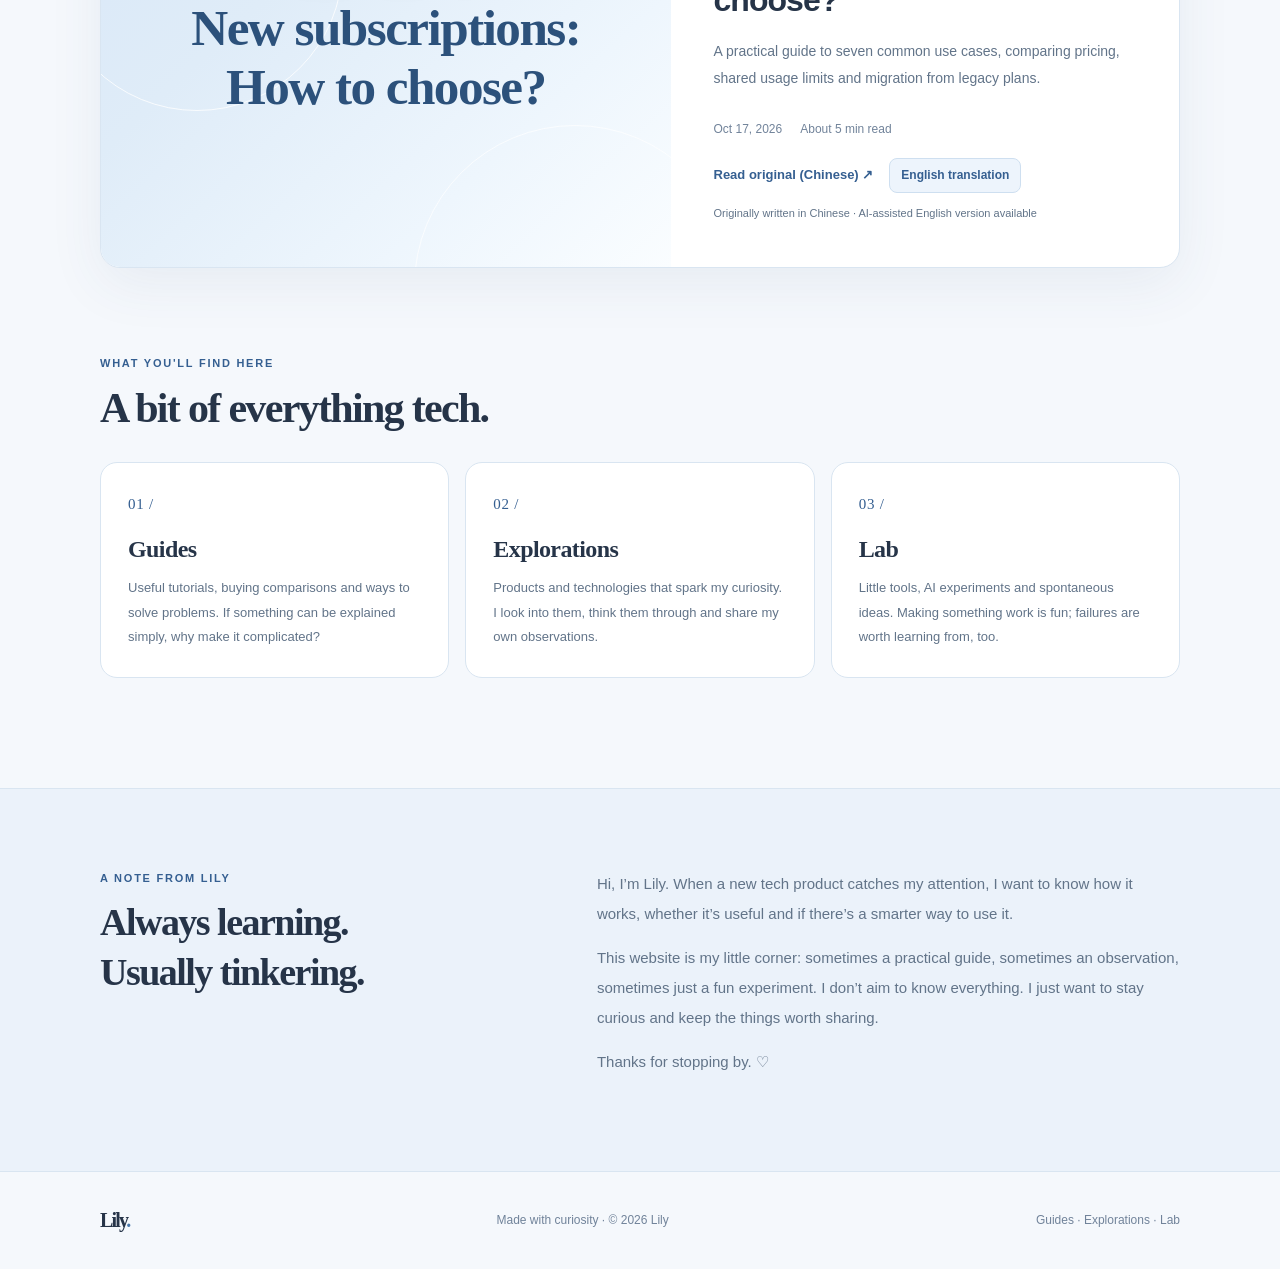
==== commit a9e305dd: "Publish bilingual article on Black Friday shopping with AI agents" ====
--- a/index.html
+++ b/index.html
@@ -52,6 +52,17 @@
   <section class="featured-section" id="articles">
     <div class="container">
       <div class="section-heading"><div><div class="section-kicker">Selected articles</div><h2>From the notebook</h2></div><span class="section-note">A few discoveries worth sharing</span></div>
+      <div class="featured-card bilingual-card" style="margin-bottom:1.5rem">
+        <a class="featured-art" href="/guides/amazon-ai-shopping-agents/" aria-label="Read original (Chinese)"><img src="/guides/amazon-ai-shopping-agents/cover.jpg" alt="" width="1500" height="600" style="width:100%;height:100%;object-fit:contain;background:#fff2d9"></a>
+        <div class="featured-content">
+          <span class="tag">Exploration · AI shopping</span>
+          <h3><a href="/guides/amazon-ai-shopping-agents/">Black Friday with an AI shopping agent: Why did Amazon block my price check?</a></h3>
+          <p>I sent Muse to check a price. Amazon blocked the visit, so I looked into how retailers identify shopping agents and which ones they welcome.</p>
+          <div class="meta"><time datetime="2026-11-25">November 25, 2026</time><span>6 min read</span></div>
+          <div class="article-options"><a class="read-link" href="/guides/amazon-ai-shopping-agents/">Read original (Chinese) ↗</a><a class="secondary-read" href="/guides/amazon-ai-shopping-agents/en/" lang="en">English translation</a></div>
+          <p class="original-language">Originally written in Chinese · AI-assisted English version available</p>
+        </div>
+      </div>
       <div class="featured-card bilingual-card">
         <a class="featured-art" href="/guides/cursor-grok-x-subscription/" aria-label="Read original Chinese article"><div class="art-visual" aria-hidden="true"><span class="visual-asterisk">✳</span><div class="visual-pills"><span>Cursor</span><span>Grok</span><span>X</span></div><div class="visual-title">New subscriptions:<br>How to choose?</div></div></a>
         <div class="featured-content">
